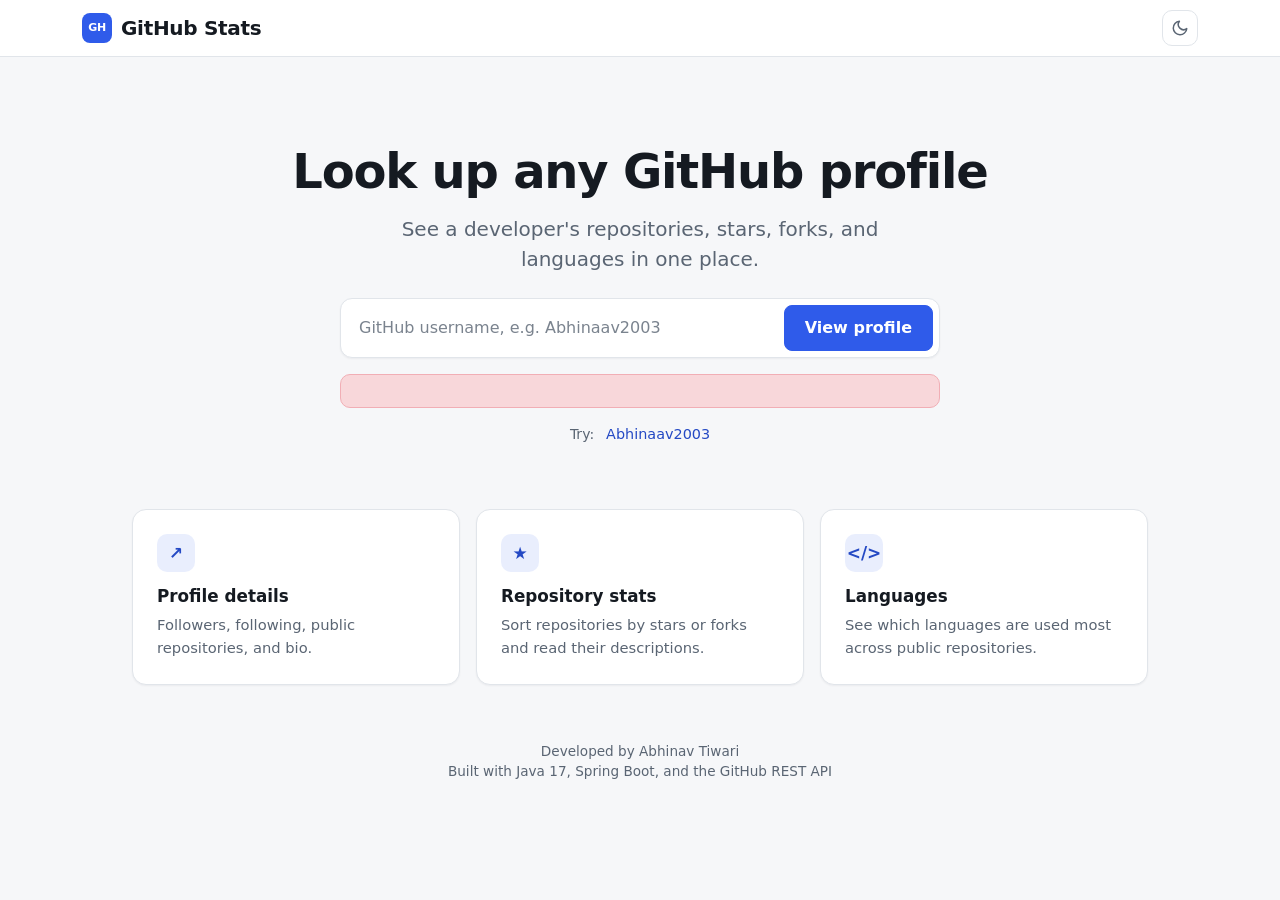
==== src/main/resources/templates/index.html @ 08a5ca4d "Aaa" ====
<!DOCTYPE html>
<html lang="en" data-bs-theme="light" xmlns:th="http://www.thymeleaf.org">
<head>
    <meta charset="UTF-8">
    <meta name="viewport" content="width=device-width, initial-scale=1">
    <meta name="description" content="Look up any public GitHub profile and see its repositories, stars, forks, and languages.">
    <title>GitHub Stats Viewer</title>
    <link href="https://cdn.jsdelivr.net/npm/bootstrap@5.3.3/dist/css/bootstrap.min.css" rel="stylesheet">

    <!-- Applies the saved/system theme before first paint (no flash) -->
    <script>
        (function () {
            var root = document.documentElement;
            var media = window.matchMedia ? window.matchMedia('(prefers-color-scheme: dark)') : null;
            function stored() { try { return localStorage.getItem('theme'); } catch (e) { return null; } }
            function apply(t) {
                root.setAttribute('data-bs-theme', t);
                var b = document.getElementById('themeToggle');
                if (b) {
                    var l = t === 'dark' ? 'Switch to light theme' : 'Switch to dark theme';
                    b.setAttribute('aria-label', l);
                    b.setAttribute('title', l);
                }
            }
            apply(stored() || (media && media.matches ? 'dark' : 'light'));
            document.addEventListener('DOMContentLoaded', function () {
                apply(root.getAttribute('data-bs-theme'));
                var b = document.getElementById('themeToggle');
                if (!b) return;
                b.addEventListener('click', function () {
                    var next = root.getAttribute('data-bs-theme') === 'dark' ? 'light' : 'dark';
                    try { localStorage.setItem('theme', next); } catch (e) {}
                    apply(next);
                });
            });
            if (media && media.addEventListener) {
                media.addEventListener('change', function (e) { if (!stored()) apply(e.matches ? 'dark' : 'light'); });
            }
        })();
    </script>

    <style>
        :root, [data-bs-theme="light"] {
            color-scheme: light;
            --bg: #f6f7f9; --panel: #ffffff; --panel-2: #f0f2f5; --border: #e1e5ea;
            --text: #151a21; --muted: #5a6573;
            --accent: #2f5bea; --accent-hover: #2449c4; --accent-text: #2449c4; --accent-contrast: #ffffff;
            --accent-soft: rgba(47, 91, 234, .1);
            --shadow: 0 1px 2px rgba(16, 24, 40, .05);
        }
        [data-bs-theme="dark"] {
            color-scheme: dark;
            --bg: #0f1318; --panel: #171c23; --panel-2: #1e242d; --border: #2a313b;
            --text: #e8ecf1; --muted: #9aa4b2;
            --accent: #6f8fff; --accent-hover: #8aa4ff; --accent-text: #9db3ff; --accent-contrast: #0b1020;
            --accent-soft: rgba(111, 143, 255, .14);
            --shadow: none;
        }

        * { box-sizing: border-box; }
        body {
            background: var(--bg); color: var(--text);
            font-family: Inter, ui-sans-serif, system-ui, -apple-system, "Segoe UI", sans-serif;
            -webkit-font-smoothing: antialiased;
            transition: background-color .15s ease, color .15s ease;
        }
        .app-bg { min-height: 100vh; background: var(--bg); }
        .text-secondary { color: var(--muted) !important; }
        a:focus-visible, button:focus-visible, .form-control:focus-visible {
            outline: 2px solid var(--accent); outline-offset: 2px;
        }

        /* Navbar */
        .navbar { background: var(--panel); border-bottom: 1px solid var(--border); }
        .navbar-brand { color: var(--text) !important; letter-spacing: -.3px; display: inline-flex; align-items: center; }
        .brand-mark {
            display: inline-grid; place-items: center; width: 30px; height: 30px; margin-right: 9px;
            border-radius: 8px; background: var(--accent); color: var(--accent-contrast);
            font-size: 11px; font-weight: 700;
        }
        .theme-toggle {
            display: inline-grid; place-items: center; width: 36px; height: 36px; padding: 0;
            background: transparent; color: var(--muted);
            border: 1px solid var(--border); border-radius: 10px; cursor: pointer;
            transition: color .15s ease, background-color .15s ease;
        }
        .theme-toggle:hover { color: var(--text); background: var(--panel-2); }
        .theme-toggle svg { width: 18px; height: 18px; }
        [data-bs-theme="dark"] .icon-moon, [data-bs-theme="light"] .icon-sun { display: none; }

        /* Hero */
        .hero-wrap { max-width: 1040px; }
        .hero-panel { padding: 88px 0 64px; }
        .hero-title { font-weight: 700; letter-spacing: -1.2px; line-height: 1.1; }
        .hero-copy { max-width: 560px; color: var(--muted); }

        .search-form {
            display: flex; align-items: center; gap: 8px; max-width: 600px; padding: 6px;
            background: var(--panel); border: 1px solid var(--border); border-radius: 12px;
            box-shadow: var(--shadow); transition: border-color .15s ease, box-shadow .15s ease;
        }
        .search-form:focus-within { border-color: var(--accent); box-shadow: 0 0 0 3px var(--accent-soft); }
        .search-input {
            flex: 1; min-width: 0; padding: 10px 12px; font-size: 1rem;
            background: transparent !important; color: var(--text) !important;
            border: 0 !important; box-shadow: none !important;
        }
        .search-input::placeholder { color: var(--muted); opacity: .8; }

        .btn-primary {
            --bs-btn-bg: var(--accent); --bs-btn-border-color: var(--accent); --bs-btn-color: var(--accent-contrast);
            --bs-btn-hover-bg: var(--accent-hover); --bs-btn-hover-border-color: var(--accent-hover); --bs-btn-hover-color: var(--accent-contrast);
            --bs-btn-active-bg: var(--accent-hover); --bs-btn-active-border-color: var(--accent-hover); --bs-btn-active-color: var(--accent-contrast);
            font-weight: 600;
        }
        .search-button { flex-shrink: 0; border-radius: 8px; padding: 10px 20px; }
        .error-alert { max-width: 600px; text-align: left; border-radius: 10px; }

        .example-row { display: flex; justify-content: center; align-items: center; gap: 12px; }
        .example-link { color: var(--accent-text); font-size: .9rem; text-decoration: none; }
        .example-link:hover { text-decoration: underline; }

        /* Features */
        .feature-row { padding-bottom: 8px; }
        .feature-card {
            padding: 24px; background: var(--panel); border: 1px solid var(--border);
            border-radius: 14px; box-shadow: var(--shadow);
        }
        .feature-card h2 { font-size: 1.05rem; font-weight: 600; margin: 14px 0 6px; }
        .feature-card p { font-size: .92rem; line-height: 1.6; color: var(--muted); }
        .feature-icon {
            width: 38px; height: 38px; display: grid; place-items: center; border-radius: 10px;
            font-size: 17px; font-weight: 700; color: var(--accent-text); background: var(--accent-soft);
        }

        .site-footer { color: var(--muted); font-size: .85rem; }

        @media (max-width: 576px) {
            .hero-panel { padding: 56px 0 44px; }
            .hero-title { font-size: 2.1rem; }
            .search-form { flex-direction: column; align-items: stretch; }
            .search-input { padding: 12px; }
            .search-button { width: 100%; }
        }
        @media (prefers-reduced-motion: reduce) { * { transition: none !important; } }
    </style>
</head>
<body class="app-bg">
<nav class="navbar">
    <div class="container">
        <a class="navbar-brand fw-bold" th:href="@{/}"><span class="brand-mark">GH</span>GitHub Stats</a>

        <button type="button" id="themeToggle" class="theme-toggle" aria-label="Switch theme" title="Switch theme">
            <svg class="icon-sun" viewBox="0 0 24 24" fill="none" stroke="currentColor" stroke-width="2" stroke-linecap="round" stroke-linejoin="round" aria-hidden="true">
                <circle cx="12" cy="12" r="4"/>
                <path d="M12 2v2M12 20v2M4.93 4.93l1.41 1.41M17.66 17.66l1.41 1.41M2 12h2M20 12h2M4.93 19.07l1.41-1.41M17.66 6.34l1.41-1.41"/>
            </svg>
            <svg class="icon-moon" viewBox="0 0 24 24" fill="none" stroke="currentColor" stroke-width="2" stroke-linecap="round" stroke-linejoin="round" aria-hidden="true">
                <path d="M21 12.8A9 9 0 1 1 11.2 3a7 7 0 0 0 9.8 9.8z"/>
            </svg>
        </button>
    </div>
</nav>

<main class="container hero-wrap">
    <section class="hero-panel text-center">
        <h1 class="display-5 hero-title mb-3">Look up any GitHub profile</h1>
        <p class="lead hero-copy mx-auto mb-4">
            See a developer's repositories, stars, forks, and languages in one place.
        </p>

        <form class="search-form mx-auto" th:action="@{/profile}" method="get">
            <input class="form-control search-input" type="text" name="username"
                   placeholder="GitHub username, e.g. Abhinaav2003"
                   th:value="${searchedUsername}" required maxlength="39" autocomplete="off"
                   aria-label="GitHub username">
            <button class="btn btn-primary search-button" type="submit">View profile</button>
        </form>

        <div class="alert alert-danger error-alert mx-auto mt-3" role="alert" th:if="${error}" th:text="${error}"></div>

        <div class="example-row mt-3">
            <span class="text-secondary small">Try:</span>
            <a th:href="@{/profile(username='Abhinaav2003')}" class="example-link">Abhinaav2003</a>
        </div>
    </section>

    <section class="row g-3 feature-row">
        <div class="col-md-4">
            <article class="feature-card h-100">
                <div class="feature-icon" aria-hidden="true">↗</div>
                <h2>Profile details</h2>
                <p class="mb-0">Followers, following, public repositories, and bio.</p>
            </article>
        </div>
        <div class="col-md-4">
            <article class="feature-card h-100">
                <div class="feature-icon" aria-hidden="true">★</div>
                <h2>Repository stats</h2>
                <p class="mb-0">Sort repositories by stars or forks and read their descriptions.</p>
            </article>
        </div>
        <div class="col-md-4">
            <article class="feature-card h-100">
                <div class="feature-icon" aria-hidden="true">&lt;/&gt;</div>
                <h2>Languages</h2>
                <p class="mb-0">See which languages are used most across public repositories.</p>
            </article>
        </div>
    </section>

    <footer class="site-footer text-center py-5">
        <div>Developed by Abhinav Tiwari</div>
        <div>Built with Java 17, Spring Boot, and the GitHub REST API</div>
    </footer>
</main>
</body>
</html>
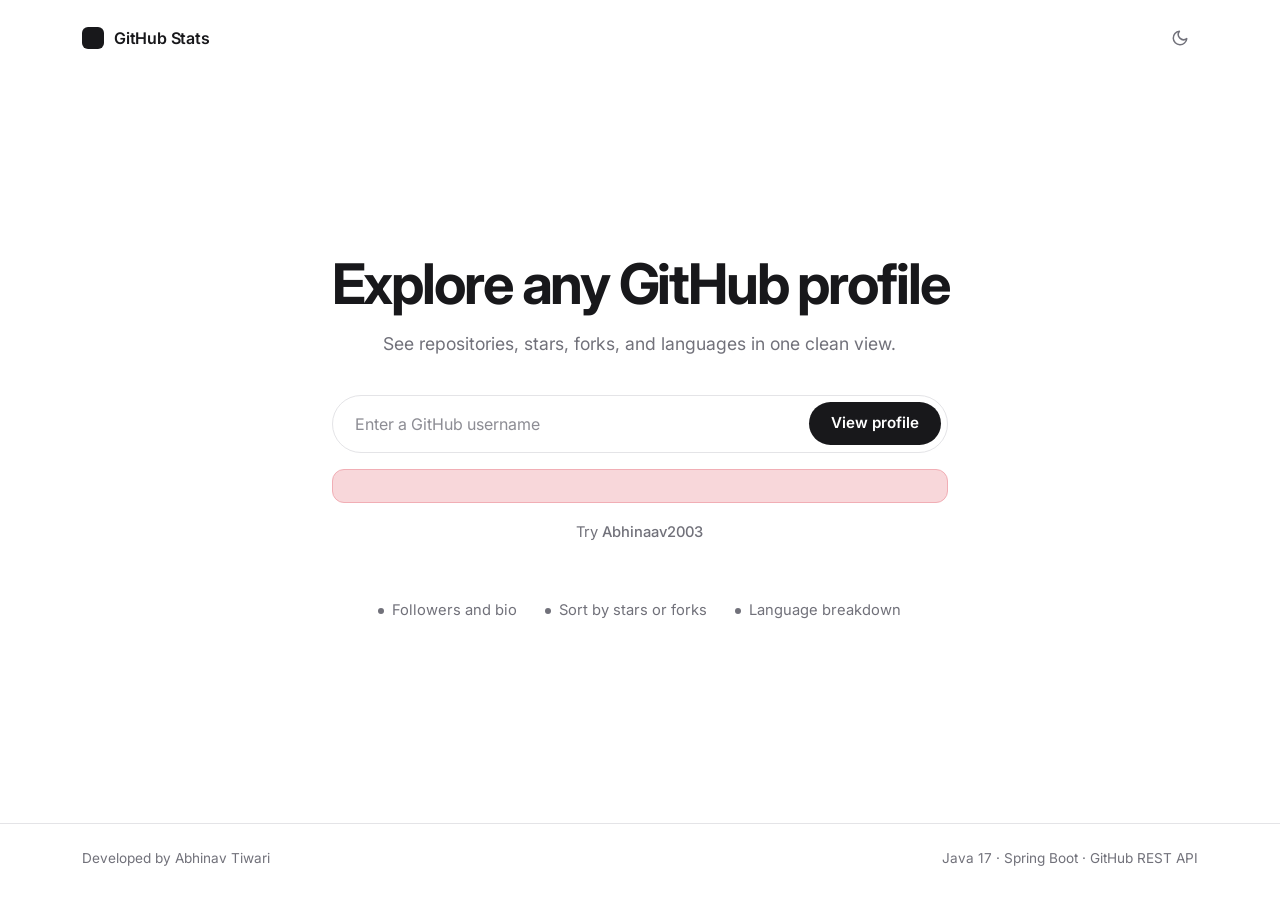
==== commit 4abfa8ee: "A" ====
--- a/src/main/resources/templates/index.html
+++ b/src/main/resources/templates/index.html
@@ -5,6 +5,10 @@
     <meta name="viewport" content="width=device-width, initial-scale=1">
     <meta name="description" content="Look up any public GitHub profile and see its repositories, stars, forks, and languages.">
     <title>GitHub Stats Viewer</title>
+    <link rel="icon" type="image/x-icon" th:href="@{/assets/favicon.ico}" href="assets/favicon.ico">
+    <link rel="preconnect" href="https://fonts.googleapis.com">
+    <link rel="preconnect" href="https://fonts.gstatic.com" crossorigin>
+    <link href="https://fonts.googleapis.com/css2?family=Inter:wght@400;500;600;700&display=swap" rel="stylesheet">
     <link href="https://cdn.jsdelivr.net/npm/bootstrap@5.3.3/dist/css/bootstrap.min.css" rel="stylesheet">
 
     <!-- Applies the saved/system theme before first paint (no flash) -->
@@ -42,19 +46,17 @@
     <style>
         :root, [data-bs-theme="light"] {
             color-scheme: light;
-            --bg: #f6f7f9; --panel: #ffffff; --panel-2: #f0f2f5; --border: #e1e5ea;
-            --text: #151a21; --muted: #5a6573;
-            --accent: #2f5bea; --accent-hover: #2449c4; --accent-text: #2449c4; --accent-contrast: #ffffff;
-            --accent-soft: rgba(47, 91, 234, .1);
-            --shadow: 0 1px 2px rgba(16, 24, 40, .05);
+            --bg: #ffffff; --panel: #ffffff; --hover: #f4f4f5; --border: #e4e4e7;
+            --text: #18181b; --muted: #71717a;
+            --accent: #18181b; --accent-hover: #3f3f46; --accent-contrast: #ffffff;
+            --ring: rgba(24, 24, 27, .12);
         }
         [data-bs-theme="dark"] {
             color-scheme: dark;
-            --bg: #0f1318; --panel: #171c23; --panel-2: #1e242d; --border: #2a313b;
-            --text: #e8ecf1; --muted: #9aa4b2;
-            --accent: #6f8fff; --accent-hover: #8aa4ff; --accent-text: #9db3ff; --accent-contrast: #0b1020;
-            --accent-soft: rgba(111, 143, 255, .14);
-            --shadow: none;
+            --bg: #09090b; --panel: #111113; --hover: #1c1c1f; --border: #27272a;
+            --text: #fafafa; --muted: #a1a1aa;
+            --accent: #fafafa; --accent-hover: #d4d4d8; --accent-contrast: #09090b;
+            --ring: rgba(250, 250, 250, .14);
         }
 
         * { box-sizing: border-box; }
@@ -62,93 +64,74 @@
             background: var(--bg); color: var(--text);
             font-family: Inter, ui-sans-serif, system-ui, -apple-system, "Segoe UI", sans-serif;
             -webkit-font-smoothing: antialiased;
+            min-height: 100vh; display: flex; flex-direction: column;
             transition: background-color .15s ease, color .15s ease;
         }
-        .app-bg { min-height: 100vh; background: var(--bg); }
         .text-secondary { color: var(--muted) !important; }
-        a:focus-visible, button:focus-visible, .form-control:focus-visible {
-            outline: 2px solid var(--accent); outline-offset: 2px;
-        }
+        a:focus-visible, button:focus-visible { outline: 2px solid var(--text); outline-offset: 2px; }
 
-        /* Navbar */
-        .navbar { background: var(--panel); border-bottom: 1px solid var(--border); }
-        .navbar-brand { color: var(--text) !important; letter-spacing: -.3px; display: inline-flex; align-items: center; }
-        .brand-mark {
-            display: inline-grid; place-items: center; width: 30px; height: 30px; margin-right: 9px;
-            border-radius: 8px; background: var(--accent); color: var(--accent-contrast);
-            font-size: 11px; font-weight: 700;
-        }
+        /* Nav */
+        .nav-bar { padding: 20px 0; }
+        .brand { color: var(--text); font-weight: 600; letter-spacing: -.2px; text-decoration: none; display: inline-flex; align-items: center; gap: 10px; }
+        .brand-mark { width: 22px; height: 22px; border-radius: 6px; background: var(--accent); }
         .theme-toggle {
             display: inline-grid; place-items: center; width: 36px; height: 36px; padding: 0;
-            background: transparent; color: var(--muted);
-            border: 1px solid var(--border); border-radius: 10px; cursor: pointer;
+            background: transparent; color: var(--muted); border: 0; border-radius: 8px; cursor: pointer;
             transition: color .15s ease, background-color .15s ease;
         }
-        .theme-toggle:hover { color: var(--text); background: var(--panel-2); }
+        .theme-toggle:hover { color: var(--text); background: var(--hover); }
         .theme-toggle svg { width: 18px; height: 18px; }
         [data-bs-theme="dark"] .icon-moon, [data-bs-theme="light"] .icon-sun { display: none; }
 
         /* Hero */
-        .hero-wrap { max-width: 1040px; }
-        .hero-panel { padding: 88px 0 64px; }
-        .hero-title { font-weight: 700; letter-spacing: -1.2px; line-height: 1.1; }
-        .hero-copy { max-width: 560px; color: var(--muted); }
+        main { flex: 1; display: flex; flex-direction: column; justify-content: center; }
+        .hero { max-width: 640px; margin: 0 auto; padding: 72px 0 96px; text-align: center; }
+        .hero-title { font-size: clamp(2.2rem, 6vw, 3.5rem); font-weight: 700; letter-spacing: -.04em; line-height: 1.08; margin-bottom: 16px; }
+        .hero-copy { color: var(--muted); font-size: 1.1rem; line-height: 1.6; margin-bottom: 36px; }
 
         .search-form {
-            display: flex; align-items: center; gap: 8px; max-width: 600px; padding: 6px;
-            background: var(--panel); border: 1px solid var(--border); border-radius: 12px;
-            box-shadow: var(--shadow); transition: border-color .15s ease, box-shadow .15s ease;
+            display: flex; align-items: center; gap: 8px; padding: 6px 6px 6px 18px;
+            background: var(--panel); border: 1px solid var(--border); border-radius: 999px;
+            transition: border-color .15s ease, box-shadow .15s ease;
         }
-        .search-form:focus-within { border-color: var(--accent); box-shadow: 0 0 0 3px var(--accent-soft); }
+        .search-form:focus-within { border-color: var(--muted); box-shadow: 0 0 0 4px var(--ring); }
         .search-input {
-            flex: 1; min-width: 0; padding: 10px 12px; font-size: 1rem;
+            flex: 1; min-width: 0; padding: 10px 4px; font-size: 1rem;
             background: transparent !important; color: var(--text) !important;
             border: 0 !important; box-shadow: none !important;
         }
         .search-input::placeholder { color: var(--muted); opacity: .8; }
+        .search-button {
+            flex-shrink: 0; padding: 10px 22px; border: 0; border-radius: 999px; cursor: pointer;
+            background: var(--accent); color: var(--accent-contrast); font-weight: 600; font-size: .95rem;
+            transition: background-color .15s ease;
+        }
+        .search-button:hover { background: var(--accent-hover); }
 
-        .btn-primary {
-            --bs-btn-bg: var(--accent); --bs-btn-border-color: var(--accent); --bs-btn-color: var(--accent-contrast);
-            --bs-btn-hover-bg: var(--accent-hover); --bs-btn-hover-border-color: var(--accent-hover); --bs-btn-hover-color: var(--accent-contrast);
-            --bs-btn-active-bg: var(--accent-hover); --bs-btn-active-border-color: var(--accent-hover); --bs-btn-active-color: var(--accent-contrast);
-            font-weight: 600;
-        }
-        .search-button { flex-shrink: 0; border-radius: 8px; padding: 10px 20px; }
-        .error-alert { max-width: 600px; text-align: left; border-radius: 10px; }
-
-        .example-row { display: flex; justify-content: center; align-items: center; gap: 12px; }
-        .example-link { color: var(--accent-text); font-size: .9rem; text-decoration: none; }
-        .example-link:hover { text-decoration: underline; }
+        .error-alert { border-radius: 12px; text-align: left; }
+        .example { margin-top: 18px; font-size: .92rem; color: var(--muted); }
+        .example a { color: var(--text); font-weight: 500; text-decoration: underline; text-underline-offset: 3px; text-decoration-color: var(--border); }
+        .example a:hover { text-decoration-color: var(--text); }
 
         /* Features */
-        .feature-row { padding-bottom: 8px; }
-        .feature-card {
-            padding: 24px; background: var(--panel); border: 1px solid var(--border);
-            border-radius: 14px; box-shadow: var(--shadow);
-        }
-        .feature-card h2 { font-size: 1.05rem; font-weight: 600; margin: 14px 0 6px; }
-        .feature-card p { font-size: .92rem; line-height: 1.6; color: var(--muted); }
-        .feature-icon {
-            width: 38px; height: 38px; display: grid; place-items: center; border-radius: 10px;
-            font-size: 17px; font-weight: 700; color: var(--accent-text); background: var(--accent-soft);
-        }
+        .features { display: flex; flex-wrap: wrap; justify-content: center; gap: 10px 28px; margin-top: 56px; color: var(--muted); font-size: .92rem; }
+        .features span::before { content: ""; display: inline-block; width: 6px; height: 6px; border-radius: 50%; background: var(--muted); margin-right: 8px; vertical-align: middle; }
 
-        .site-footer { color: var(--muted); font-size: .85rem; }
+        .site-footer { padding: 24px 0 32px; border-top: 1px solid var(--border); color: var(--muted); font-size: .85rem; }
 
         @media (max-width: 576px) {
-            .hero-panel { padding: 56px 0 44px; }
-            .hero-title { font-size: 2.1rem; }
-            .search-form { flex-direction: column; align-items: stretch; }
-            .search-input { padding: 12px; }
-            .search-button { width: 100%; }
+            .hero { padding: 40px 0 64px; }
+            .search-form { flex-wrap: wrap; border-radius: 16px; padding: 6px; }
+            .search-input { flex-basis: 100%; padding: 12px; }
+            .search-button { width: 100%; border-radius: 10px; }
         }
         @media (prefers-reduced-motion: reduce) { * { transition: none !important; } }
     </style>
 </head>
-<body class="app-bg">
-<nav class="navbar">
-    <div class="container">
-        <a class="navbar-brand fw-bold" th:href="@{/}"><span class="brand-mark">GH</span>GitHub Stats</a>
+<body>
+<nav class="nav-bar">
+    <div class="container d-flex justify-content-between align-items-center">
+        <a class="brand" th:href="@{/}"><span class="brand-mark"></span>GitHub Stats</a>
 
         <button type="button" id="themeToggle" class="theme-toggle" aria-label="Switch theme" title="Switch theme">
             <svg class="icon-sun" viewBox="0 0 24 24" fill="none" stroke="currentColor" stroke-width="2" stroke-linecap="round" stroke-linejoin="round" aria-hidden="true">
@@ -162,57 +145,36 @@
     </div>
 </nav>
 
-<main class="container hero-wrap">
-    <section class="hero-panel text-center">
-        <h1 class="display-5 hero-title mb-3">Look up any GitHub profile</h1>
-        <p class="lead hero-copy mx-auto mb-4">
-            See a developer's repositories, stars, forks, and languages in one place.
-        </p>
+<main class="container">
+    <section class="hero">
+        <h1 class="hero-title">Explore any GitHub profile</h1>
+        <p class="hero-copy">See repositories, stars, forks, and languages in one clean view.</p>
 
-        <form class="search-form mx-auto" th:action="@{/profile}" method="get">
+        <form class="search-form" th:action="@{/profile}" method="get">
             <input class="form-control search-input" type="text" name="username"
-                   placeholder="GitHub username, e.g. Abhinaav2003"
+                   placeholder="Enter a GitHub username"
                    th:value="${searchedUsername}" required maxlength="39" autocomplete="off"
                    aria-label="GitHub username">
-            <button class="btn btn-primary search-button" type="submit">View profile</button>
+            <button class="search-button" type="submit">View profile</button>
         </form>
 
-        <div class="alert alert-danger error-alert mx-auto mt-3" role="alert" th:if="${error}" th:text="${error}"></div>
+        <div class="alert alert-danger error-alert mt-3" role="alert" th:if="${error}" th:text="${error}"></div>
 
-        <div class="example-row mt-3">
-            <span class="text-secondary small">Try:</span>
-            <a th:href="@{/profile(username='Abhinaav2003')}" class="example-link">Abhinaav2003</a>
+        <div class="example">Try <a th:href="@{/profile(username='Abhinaav2003')}">Abhinaav2003</a></div>
+
+        <div class="features">
+            <span>Followers and bio</span>
+            <span>Sort by stars or forks</span>
+            <span>Language breakdown</span>
         </div>
     </section>
+</main>
 
-    <section class="row g-3 feature-row">
-        <div class="col-md-4">
-            <article class="feature-card h-100">
-                <div class="feature-icon" aria-hidden="true">↗</div>
-                <h2>Profile details</h2>
-                <p class="mb-0">Followers, following, public repositories, and bio.</p>
-            </article>
-        </div>
-        <div class="col-md-4">
-            <article class="feature-card h-100">
-                <div class="feature-icon" aria-hidden="true">★</div>
-                <h2>Repository stats</h2>
-                <p class="mb-0">Sort repositories by stars or forks and read their descriptions.</p>
-            </article>
-        </div>
-        <div class="col-md-4">
-            <article class="feature-card h-100">
-                <div class="feature-icon" aria-hidden="true">&lt;/&gt;</div>
-                <h2>Languages</h2>
-                <p class="mb-0">See which languages are used most across public repositories.</p>
-            </article>
-        </div>
-    </section>
-
-    <footer class="site-footer text-center py-5">
-        <div>Developed by Abhinav Tiwari</div>
-        <div>Built with Java 17, Spring Boot, and the GitHub REST API</div>
-    </footer>
-</main>
+<footer class="site-footer">
+    <div class="container d-flex flex-wrap justify-content-between gap-2">
+        <span>Developed by Abhinav Tiwari</span>
+        <span>Java 17 · Spring Boot · GitHub REST API</span>
+    </div>
+</footer>
 </body>
 </html>
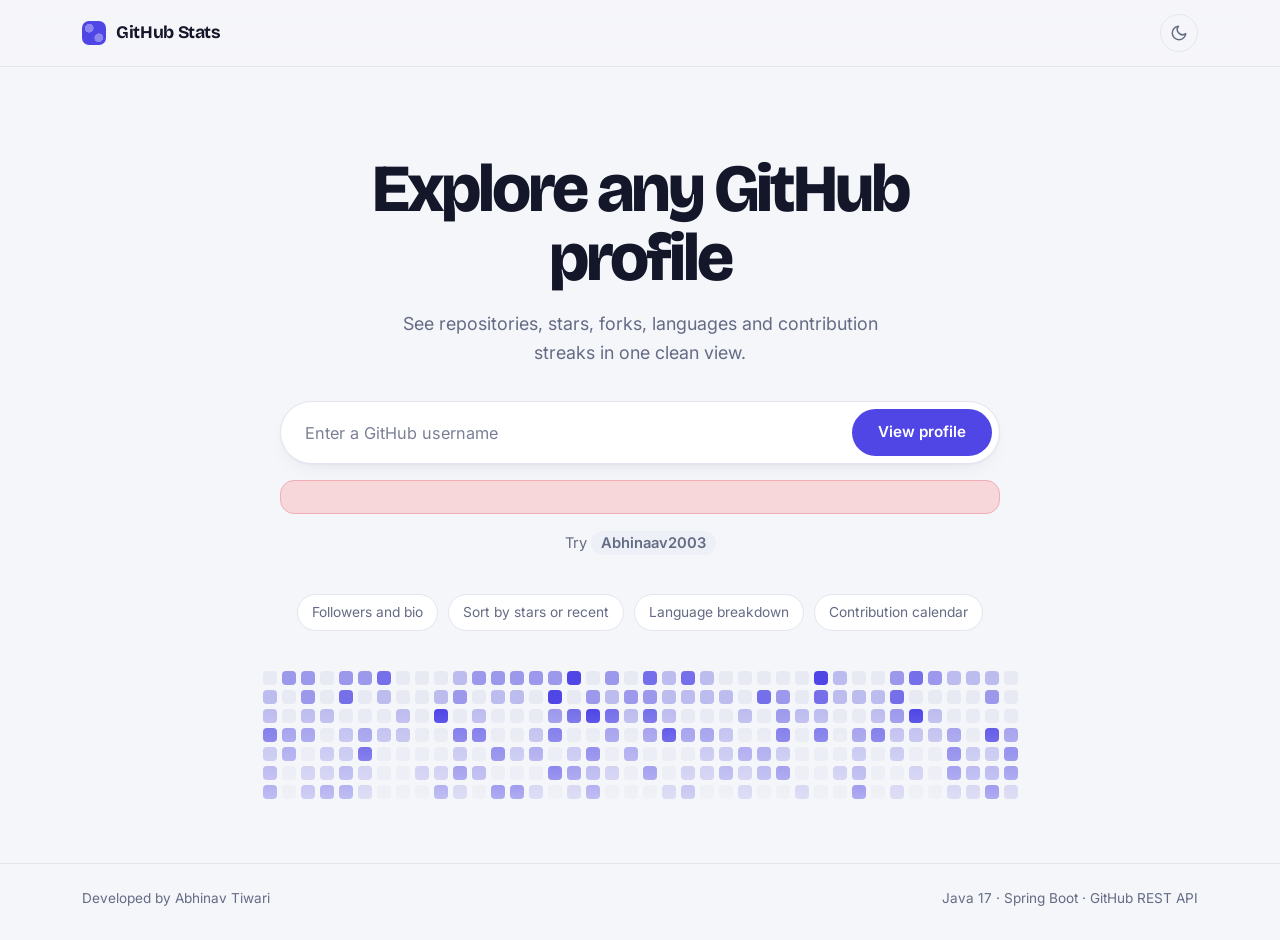
==== commit eedcf8d9: "UI CHANGES" ====
--- a/src/main/resources/templates/index.html
+++ b/src/main/resources/templates/index.html
@@ -8,166 +8,244 @@
     <link rel="icon" type="image/x-icon" th:href="@{/assets/favicon.ico}" href="assets/favicon.ico">
     <link rel="preconnect" href="https://fonts.googleapis.com">
     <link rel="preconnect" href="https://fonts.gstatic.com" crossorigin>
-    <link href="https://fonts.googleapis.com/css2?family=Inter:wght@400;500;600;700&display=swap" rel="stylesheet">
+    <link href="https://fonts.googleapis.com/css2?family=Bricolage+Grotesque:opsz,wght@12..96,600;12..96,700;12..96,800&family=Inter:wght@400;500;600;700&display=swap" rel="stylesheet">
     <link href="https://cdn.jsdelivr.net/npm/bootstrap@5.3.3/dist/css/bootstrap.min.css" rel="stylesheet">
-
-    <!-- Applies the saved/system theme before first paint (no flash) -->
     <script>
-        (function () {
-            var root = document.documentElement;
-            var media = window.matchMedia ? window.matchMedia('(prefers-color-scheme: dark)') : null;
-            function stored() { try { return localStorage.getItem('theme'); } catch (e) { return null; } }
-            function apply(t) {
-                root.setAttribute('data-bs-theme', t);
-                var b = document.getElementById('themeToggle');
-                if (b) {
-                    var l = t === 'dark' ? 'Switch to light theme' : 'Switch to dark theme';
-                    b.setAttribute('aria-label', l);
-                    b.setAttribute('title', l);
-                }
-            }
-            apply(stored() || (media && media.matches ? 'dark' : 'light'));
-            document.addEventListener('DOMContentLoaded', function () {
-                apply(root.getAttribute('data-bs-theme'));
-                var b = document.getElementById('themeToggle');
-                if (!b) return;
-                b.addEventListener('click', function () {
-                    var next = root.getAttribute('data-bs-theme') === 'dark' ? 'light' : 'dark';
-                    try { localStorage.setItem('theme', next); } catch (e) {}
-                    apply(next);
-                });
-            });
-            if (media && media.addEventListener) {
-                media.addEventListener('change', function (e) { if (!stored()) apply(e.matches ? 'dark' : 'light'); });
-            }
-        })();
+/* Theme: set before first paint (load this script in <head>, synchronously). */
+(function () {
+  var root = document.documentElement;
+  var media = window.matchMedia ? window.matchMedia('(prefers-color-scheme: dark)') : null;
+  function stored() { try { return localStorage.getItem('theme'); } catch (e) { return null; } }
+  function apply(t) {
+    root.setAttribute('data-bs-theme', t);
+    var b = document.getElementById('themeToggle');
+    if (b) {
+      var l = t === 'dark' ? 'Switch to light theme' : 'Switch to dark theme';
+      b.setAttribute('aria-label', l); b.setAttribute('title', l);
+    }
+  }
+  apply(stored() || (media && media.matches ? 'dark' : 'light'));
+
+  document.addEventListener('DOMContentLoaded', function () {
+    apply(root.getAttribute('data-bs-theme'));
+    var b = document.getElementById('themeToggle');
+    if (b) b.addEventListener('click', function () {
+      var next = root.getAttribute('data-bs-theme') === 'dark' ? 'light' : 'dark';
+      try { localStorage.setItem('theme', next); } catch (e) {}
+      apply(next);
+    });
+
+    /* Decorative contribution-style grid on the home page */
+    var g = document.getElementById('heroGrid');
+    if (g) {
+      var html = '';
+      for (var i = 0; i < 7 * 40; i++) {
+        var r = Math.random(), lv = r < .38 ? 0 : r < .62 ? 1 : r < .82 ? 2 : r < .94 ? 3 : 4;
+        html += '<span class="contribution-day" data-level="' + lv + '"></span>';
+      }
+      g.innerHTML = html;
+    }
+  });
+  if (media && media.addEventListener) {
+    media.addEventListener('change', function (e) { if (!stored()) apply(e.matches ? 'dark' : 'light'); });
+  }
+})();
     </script>
 
     <style>
-        :root, [data-bs-theme="light"] {
-            color-scheme: light;
-            --bg: #ffffff; --panel: #ffffff; --hover: #f4f4f5; --border: #e4e4e7;
-            --text: #18181b; --muted: #71717a;
-            --accent: #18181b; --accent-hover: #3f3f46; --accent-contrast: #ffffff;
-            --ring: rgba(24, 24, 27, .12);
-        }
-        [data-bs-theme="dark"] {
-            color-scheme: dark;
-            --bg: #09090b; --panel: #111113; --hover: #1c1c1f; --border: #27272a;
-            --text: #fafafa; --muted: #a1a1aa;
-            --accent: #fafafa; --accent-hover: #d4d4d8; --accent-contrast: #09090b;
-            --ring: rgba(250, 250, 250, .14);
-        }
-
-        * { box-sizing: border-box; }
-        body {
-            background: var(--bg); color: var(--text);
-            font-family: Inter, ui-sans-serif, system-ui, -apple-system, "Segoe UI", sans-serif;
-            -webkit-font-smoothing: antialiased;
-            min-height: 100vh; display: flex; flex-direction: column;
-            transition: background-color .15s ease, color .15s ease;
-        }
-        .text-secondary { color: var(--muted) !important; }
-        a:focus-visible, button:focus-visible { outline: 2px solid var(--text); outline-offset: 2px; }
-
-        /* Nav */
-        .nav-bar { padding: 20px 0; }
-        .brand { color: var(--text); font-weight: 600; letter-spacing: -.2px; text-decoration: none; display: inline-flex; align-items: center; gap: 10px; }
-        .brand-mark { width: 22px; height: 22px; border-radius: 6px; background: var(--accent); }
-        .theme-toggle {
-            display: inline-grid; place-items: center; width: 36px; height: 36px; padding: 0;
-            background: transparent; color: var(--muted); border: 0; border-radius: 8px; cursor: pointer;
-            transition: color .15s ease, background-color .15s ease;
-        }
-        .theme-toggle:hover { color: var(--text); background: var(--hover); }
-        .theme-toggle svg { width: 18px; height: 18px; }
-        [data-bs-theme="dark"] .icon-moon, [data-bs-theme="light"] .icon-sun { display: none; }
-
-        /* Hero */
-        main { flex: 1; display: flex; flex-direction: column; justify-content: center; }
-        .hero { max-width: 640px; margin: 0 auto; padding: 72px 0 96px; text-align: center; }
-        .hero-title { font-size: clamp(2.2rem, 6vw, 3.5rem); font-weight: 700; letter-spacing: -.04em; line-height: 1.08; margin-bottom: 16px; }
-        .hero-copy { color: var(--muted); font-size: 1.1rem; line-height: 1.6; margin-bottom: 36px; }
-
-        .search-form {
-            display: flex; align-items: center; gap: 8px; padding: 6px 6px 6px 18px;
-            background: var(--panel); border: 1px solid var(--border); border-radius: 999px;
-            transition: border-color .15s ease, box-shadow .15s ease;
-        }
-        .search-form:focus-within { border-color: var(--muted); box-shadow: 0 0 0 4px var(--ring); }
-        .search-input {
-            flex: 1; min-width: 0; padding: 10px 4px; font-size: 1rem;
-            background: transparent !important; color: var(--text) !important;
-            border: 0 !important; box-shadow: none !important;
-        }
-        .search-input::placeholder { color: var(--muted); opacity: .8; }
-        .search-button {
-            flex-shrink: 0; padding: 10px 22px; border: 0; border-radius: 999px; cursor: pointer;
-            background: var(--accent); color: var(--accent-contrast); font-weight: 600; font-size: .95rem;
-            transition: background-color .15s ease;
-        }
-        .search-button:hover { background: var(--accent-hover); }
-
-        .error-alert { border-radius: 12px; text-align: left; }
-        .example { margin-top: 18px; font-size: .92rem; color: var(--muted); }
-        .example a { color: var(--text); font-weight: 500; text-decoration: underline; text-underline-offset: 3px; text-decoration-color: var(--border); }
-        .example a:hover { text-decoration-color: var(--text); }
-
-        /* Features */
-        .features { display: flex; flex-wrap: wrap; justify-content: center; gap: 10px 28px; margin-top: 56px; color: var(--muted); font-size: .92rem; }
-        .features span::before { content: ""; display: inline-block; width: 6px; height: 6px; border-radius: 50%; background: var(--muted); margin-right: 8px; vertical-align: middle; }
-
-        .site-footer { padding: 24px 0 32px; border-top: 1px solid var(--border); color: var(--muted); font-size: .85rem; }
-
-        @media (max-width: 576px) {
-            .hero { padding: 40px 0 64px; }
-            .search-form { flex-wrap: wrap; border-radius: 16px; padding: 6px; }
-            .search-input { flex-basis: 100%; padding: 12px; }
-            .search-button { width: 100%; border-radius: 10px; }
-        }
-        @media (prefers-reduced-motion: reduce) { * { transition: none !important; } }
+:root, [data-bs-theme="light"] {
+  color-scheme: light;
+  --bg:#f5f6fa; --panel:#ffffff; --soft:#eef0f7; --border:#e2e5ee;
+  --text:#14172a; --muted:#646b84;
+  --accent:#4f46e5; --accent-hover:#4338ca; --accent-contrast:#ffffff;
+  --ring:rgba(79,70,229,.2); --cell:#e8eaf3;
+  --shadow:0 1px 2px rgba(20,23,42,.04), 0 8px 24px -12px rgba(20,23,42,.12);
+}
+[data-bs-theme="dark"] {
+  color-scheme: dark;
+  --bg:#0a0c16; --panel:#12152a; --soft:#1a1e37; --border:#252a4c;
+  --text:#f0f1fa; --muted:#9aa1c0;
+  --accent:#8b8dff; --accent-hover:#a6a8ff; --accent-contrast:#0a0c16;
+  --ring:rgba(139,141,255,.25); --cell:#1b2038;
+  --shadow:0 1px 2px rgba(0,0,0,.3), 0 12px 32px -16px rgba(0,0,0,.6);
+}
+
+*{box-sizing:border-box}
+body{
+  background:var(--bg); color:var(--text);
+  font-family:Inter,ui-sans-serif,system-ui,-apple-system,"Segoe UI",sans-serif;
+  -webkit-font-smoothing:antialiased; min-height:100vh; display:flex; flex-direction:column;
+  transition:background-color .2s ease,color .2s ease;
+}
+main{flex:1}
+h1,h2,h3,.brand,.stat-number{font-family:"Bricolage Grotesque",Inter,system-ui,sans-serif}
+a{color:var(--accent)}
+.text-secondary{color:var(--muted)!important}
+a:focus-visible,button:focus-visible,select:focus-visible,input:focus-visible{outline:2px solid var(--accent);outline-offset:2px}
+
+/* Nav */
+.nav-bar{position:sticky;top:0;z-index:20;padding:14px 0;
+  background:color-mix(in srgb,var(--bg) 80%,transparent);
+  backdrop-filter:blur(14px);-webkit-backdrop-filter:blur(14px);border-bottom:1px solid var(--border)}
+.brand{color:var(--text);font-weight:700;font-size:1.1rem;letter-spacing:-.02em;text-decoration:none;display:inline-flex;align-items:center;gap:10px}
+.brand:hover{color:var(--text)}
+.brand-mark{width:24px;height:24px;border-radius:7px;background:var(--accent);
+  background-image:radial-gradient(circle at 30% 30%,rgba(255,255,255,.35) 0 18%,transparent 19%),
+  radial-gradient(circle at 70% 70%,rgba(255,255,255,.35) 0 18%,transparent 19%)}
+.theme-toggle{display:inline-grid;place-items:center;width:38px;height:38px;padding:0;background:transparent;color:var(--muted);
+  border:1px solid var(--border);border-radius:999px;cursor:pointer;transition:color .15s,background-color .15s}
+.theme-toggle:hover{color:var(--text);background:var(--soft)}
+.theme-toggle svg{width:18px;height:18px}
+[data-bs-theme="dark"] .icon-moon,[data-bs-theme="light"] .icon-sun{display:none}
+.btn-ghost{display:inline-flex;align-items:center;height:38px;padding:0 16px;color:var(--text);text-decoration:none;
+  border:1px solid var(--border);border-radius:999px;font-size:.875rem;font-weight:500;background:var(--panel)}
+.btn-ghost:hover{background:var(--soft);color:var(--text)}
+.btn-solid{display:block;text-align:center;padding:11px 18px;border-radius:12px;text-decoration:none;
+  background:var(--accent);color:var(--accent-contrast);font-weight:600;font-size:.92rem;transition:background-color .15s}
+.btn-solid:hover{background:var(--accent-hover);color:var(--accent-contrast)}
+
+/* Home */
+.hero{max-width:720px;margin:0 auto;padding:88px 0 40px;text-align:center}
+.hero-title{font-size:clamp(2.4rem,7vw,4.2rem);font-weight:800;letter-spacing:-.045em;line-height:1.02;margin-bottom:18px}
+.hero-copy{color:var(--muted);font-size:1.12rem;line-height:1.6;margin:0 auto 34px;max-width:46ch}
+.search-form{display:flex;align-items:center;gap:8px;padding:7px 7px 7px 20px;background:var(--panel);
+  border:1px solid var(--border);border-radius:999px;box-shadow:var(--shadow);transition:border-color .15s,box-shadow .15s}
+.search-form:focus-within{border-color:var(--accent);box-shadow:0 0 0 5px var(--ring)}
+.search-input{flex:1;min-width:0;padding:11px 4px;font-size:1.02rem;background:transparent!important;color:var(--text)!important;border:0!important;box-shadow:none!important}
+.search-input::placeholder{color:var(--muted);opacity:.85}
+.search-button{flex-shrink:0;padding:12px 26px;border:0;border-radius:999px;cursor:pointer;background:var(--accent);
+  color:var(--accent-contrast);font-weight:600;font-size:.95rem;transition:background-color .15s,transform .1s}
+.search-button:hover{background:var(--accent-hover)}
+.search-button:active{transform:scale(.97)}
+.error-alert{border-radius:14px;text-align:left}
+.example{margin-top:18px;font-size:.92rem;color:var(--muted)}
+.example a{font-weight:600;text-decoration:none;background:var(--soft);padding:3px 10px;border-radius:999px;color:var(--text)}
+.example a:hover{background:var(--ring)}
+.features{display:flex;flex-wrap:wrap;justify-content:center;gap:10px;margin-top:40px}
+.features span{background:var(--panel);border:1px solid var(--border);border-radius:999px;padding:7px 14px;font-size:.86rem;color:var(--muted)}
+.hero-grid-wrap{overflow:hidden;padding-bottom:64px;
+  -webkit-mask-image:linear-gradient(to bottom,#000 20%,transparent);mask-image:linear-gradient(to bottom,#000 20%,transparent)}
+#heroGrid{display:grid;grid-auto-flow:column;grid-template-rows:repeat(7,14px);grid-auto-columns:14px;gap:5px;width:max-content;margin:0 auto}
+#heroGrid .contribution-day{width:14px;height:14px;border-radius:4px}
+
+/* Profile header */
+.profile-head{margin:32px 0 24px;padding:28px;background:var(--panel);border:1px solid var(--border);border-radius:22px;box-shadow:var(--shadow)}
+.avatar{width:104px;height:104px;border-radius:28px;border:3px solid var(--panel);box-shadow:0 0 0 2px var(--accent);object-fit:cover;background:var(--soft)}
+.profile-name{font-size:clamp(1.8rem,4vw,2.5rem);font-weight:800;letter-spacing:-.04em;margin:0}
+.profile-handle{color:var(--muted);text-decoration:none;font-weight:500}
+.profile-handle:hover{color:var(--accent)}
+.profile-bio{max-width:62ch;line-height:1.6;margin:12px 0}
+.profile-meta{font-size:.86rem}
+.profile-meta>*{background:var(--soft);color:var(--text);padding:5px 12px;border-radius:999px;text-decoration:none}
+.profile-meta a:hover{background:var(--ring)}
+
+/* Stats */
+.stats,.contribution-stats{display:grid;grid-template-columns:repeat(4,minmax(0,1fr));gap:14px}
+.stats{margin-bottom:40px}
+.stat,.contribution-stat,.contribution-calendar-card,.side-panel{background:var(--panel);border:1px solid var(--border);border-radius:18px}
+.stat,.contribution-stat{padding:20px 22px;min-width:0}
+.stat-label{display:block;color:var(--muted);font-size:.84rem;font-weight:500}
+.stat-number{display:block;font-size:clamp(1.7rem,3vw,2.25rem);font-weight:700;letter-spacing:-.04em;margin-top:6px;line-height:1.1}
+.stat-note{display:block;color:var(--muted);font-size:.78rem;margin-top:2px;overflow-wrap:anywhere}
+
+/* Sections */
+.section-title{font-size:1.25rem;font-weight:700;letter-spacing:-.03em;margin:0 0 4px}
+.section-sub{color:var(--muted);font-size:.88rem;margin:0}
+.contribution-section{margin:0 0 44px}
+.contribution-heading,.calendar-heading{display:flex;justify-content:space-between;align-items:center;flex-wrap:wrap;gap:12px}
+.calendar-heading h3{font-size:1rem;font-weight:600;margin:0}
+.contribution-badge{color:var(--muted);background:var(--soft);border-radius:999px;padding:6px 12px;font-size:.78rem}
+.contribution-stats{margin-top:18px}
+.contribution-calendar-card{padding:22px;margin-top:14px}
+.contribution-calendar-scroll{overflow-x:auto;margin-top:20px;padding:2px 2px 8px}
+.contribution-calendar-grid{display:grid;grid-auto-flow:column;grid-template-rows:repeat(7,12px);grid-auto-columns:12px;gap:4px;width:max-content}
+.contribution-day,.contribution-legend-cell{display:block;width:12px;height:12px;border-radius:3px;background:var(--cell)}
+.contribution-day[data-level="1"],.contribution-legend-cell.level-1{background:color-mix(in srgb,var(--accent) 28%,var(--cell))}
+.contribution-day[data-level="2"],.contribution-legend-cell.level-2{background:color-mix(in srgb,var(--accent) 50%,var(--cell))}
+.contribution-day[data-level="3"],.contribution-legend-cell.level-3{background:color-mix(in srgb,var(--accent) 75%,var(--cell))}
+.contribution-day[data-level="4"],.contribution-legend-cell.level-4{background:var(--accent)}
+.contribution-legend{display:flex;justify-content:flex-end;align-items:center;gap:5px;color:var(--muted);font-size:.75rem;margin-top:10px}
+.contribution-empty{color:var(--muted);font-size:.9rem;padding:20px 0 4px}
+
+/* Repos */
+.sort-form .form-select{min-width:170px;border-radius:999px;font-size:.85rem;background-color:var(--panel);color:var(--text);border-color:var(--border)}
+.sort-form .form-select:focus{border-color:var(--accent);box-shadow:0 0 0 4px var(--ring)}
+.repo-list{display:grid;gap:12px;margin-top:20px}
+.repo-card{padding:20px 22px;background:var(--panel);border:1px solid var(--border);border-radius:18px;transition:border-color .15s,box-shadow .15s}
+.repo-card:hover{border-color:var(--accent);box-shadow:var(--shadow)}
+.repo-link{color:var(--text);text-decoration:none;font-weight:600;font-size:1.02rem;overflow-wrap:anywhere}
+.repo-link:hover{color:var(--accent)}
+.repo-description{color:var(--muted);font-size:.9rem;line-height:1.55;margin:6px 0 14px}
+.repo-meta{color:var(--muted);font-size:.84rem}
+.repo-open{flex-shrink:0;display:grid;place-items:center;width:34px;height:34px;border-radius:50%;color:var(--muted);text-decoration:none;background:var(--soft)}
+.repo-open:hover{color:var(--accent-contrast);background:var(--accent)}
+.min-w-0{min-width:0}
+.language-dot{display:inline-block;width:9px;height:9px;border-radius:50%;background:var(--accent);margin-right:7px}
+.fork-tag{background:var(--soft);border-radius:999px;padding:1px 9px;font-size:.75rem}
+
+/* Sidebar */
+.side-panel{padding:24px}
+.language-row{margin-top:16px;font-size:.88rem}
+.language-progress{height:6px;background:var(--soft);border-radius:99px}
+.language-progress .progress-bar{background:var(--accent);border-radius:99px}
+.detail-row{display:flex;justify-content:space-between;padding:12px 0;border-bottom:1px solid var(--border);font-size:.9rem}
+.detail-row:last-of-type{border-bottom:0;margin-bottom:10px}
+.empty-state{padding:40px 10px;text-align:center;color:var(--muted);background:var(--panel);border:1px dashed var(--border);border-radius:18px}
+
+.site-footer{padding:24px 0 32px;border-top:1px solid var(--border);color:var(--muted);font-size:.85rem}
+
+@media (max-width:767px){
+  .stats,.contribution-stats{grid-template-columns:repeat(2,minmax(0,1fr))}
+  .profile-head{padding:22px}
+  .contribution-calendar-card{padding:16px}
+}
+@media (max-width:576px){
+  .hero{padding:48px 0 28px}
+  .search-form{flex-wrap:wrap;border-radius:20px;padding:7px}
+  .search-input{flex-basis:100%;padding:12px}
+  .search-button{width:100%;border-radius:14px}
+}
+@media (prefers-reduced-motion:reduce){*{transition:none!important}}
     </style>
 </head>
 <body>
 <nav class="nav-bar">
     <div class="container d-flex justify-content-between align-items-center">
         <a class="brand" th:href="@{/}"><span class="brand-mark"></span>GitHub Stats</a>
-
         <button type="button" id="themeToggle" class="theme-toggle" aria-label="Switch theme" title="Switch theme">
-            <svg class="icon-sun" viewBox="0 0 24 24" fill="none" stroke="currentColor" stroke-width="2" stroke-linecap="round" stroke-linejoin="round" aria-hidden="true">
-                <circle cx="12" cy="12" r="4"/>
-                <path d="M12 2v2M12 20v2M4.93 4.93l1.41 1.41M17.66 17.66l1.41 1.41M2 12h2M20 12h2M4.93 19.07l1.41-1.41M17.66 6.34l1.41-1.41"/>
-            </svg>
-            <svg class="icon-moon" viewBox="0 0 24 24" fill="none" stroke="currentColor" stroke-width="2" stroke-linecap="round" stroke-linejoin="round" aria-hidden="true">
-                <path d="M21 12.8A9 9 0 1 1 11.2 3a7 7 0 0 0 9.8 9.8z"/>
-            </svg>
-        </button>
+                <svg class="icon-sun" viewBox="0 0 24 24" fill="none" stroke="currentColor" stroke-width="2" stroke-linecap="round" stroke-linejoin="round" aria-hidden="true"><circle cx="12" cy="12" r="4"/><path d="M12 2v2M12 20v2M4.93 4.93l1.41 1.41M17.66 17.66l1.41 1.41M2 12h2M20 12h2M4.93 19.07l1.41-1.41M17.66 6.34l1.41-1.41"/></svg>
+                <svg class="icon-moon" viewBox="0 0 24 24" fill="none" stroke="currentColor" stroke-width="2" stroke-linecap="round" stroke-linejoin="round" aria-hidden="true"><path d="M21 12.8A9 9 0 1 1 11.2 3a7 7 0 0 0 9.8 9.8z"/></svg>
+            </button>
     </div>
 </nav>
 
-<main class="container">
-    <section class="hero">
-        <h1 class="hero-title">Explore any GitHub profile</h1>
-        <p class="hero-copy">See repositories, stars, forks, and languages in one clean view.</p>
-
-        <form class="search-form" th:action="@{/profile}" method="get">
-            <input class="form-control search-input" type="text" name="username"
-                   placeholder="Enter a GitHub username"
-                   th:value="${searchedUsername}" required maxlength="39" autocomplete="off"
-                   aria-label="GitHub username">
-            <button class="search-button" type="submit">View profile</button>
-        </form>
-
-        <div class="alert alert-danger error-alert mt-3" role="alert" th:if="${error}" th:text="${error}"></div>
-
-        <div class="example">Try <a th:href="@{/profile(username='Abhinaav2003')}">Abhinaav2003</a></div>
-
-        <div class="features">
-            <span>Followers and bio</span>
-            <span>Sort by stars or forks</span>
-            <span>Language breakdown</span>
-        </div>
-    </section>
+<main>
+    <div class="container">
+        <section class="hero">
+            <h1 class="hero-title">Explore any GitHub profile</h1>
+            <p class="hero-copy">See repositories, stars, forks, languages and contribution streaks in one clean view.</p>
+
+            <form class="search-form" th:action="@{/profile}" method="get">
+                <input class="form-control search-input" type="text" name="username"
+                       placeholder="Enter a GitHub username"
+                       th:value="${searchedUsername}" required maxlength="39" autocomplete="off"
+                       aria-label="GitHub username">
+                <button class="search-button" type="submit">View profile</button>
+            </form>
+
+            <div class="alert alert-danger error-alert mt-3" role="alert" th:if="${error}" th:text="${error}"></div>
+
+            <div class="example">Try <a th:href="@{/profile(username='Abhinaav2003')}">Abhinaav2003</a></div>
+
+            <div class="features">
+                <span>Followers and bio</span>
+                <span>Sort by stars or recent</span>
+                <span>Language breakdown</span>
+                <span>Contribution calendar</span>
+            </div>
+        </section>
+    </div>
+    <div class="hero-grid-wrap" aria-hidden="true"><div id="heroGrid"></div></div>
 </main>
 
 <footer class="site-footer">
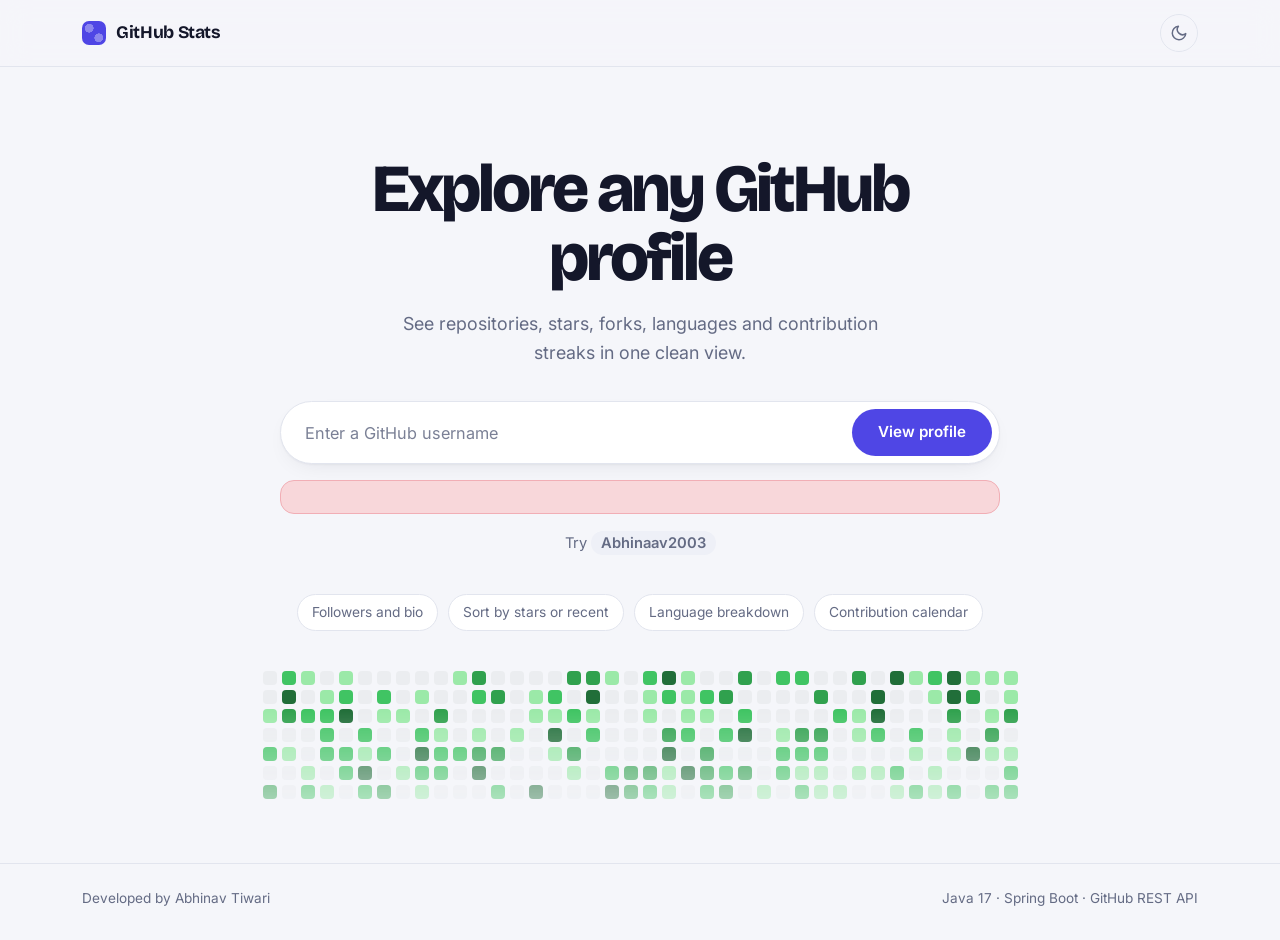
==== commit 51290f0e: "COLOUR CHANGE" ====
--- a/src/main/resources/templates/index.html
+++ b/src/main/resources/templates/index.html
@@ -58,7 +58,8 @@
   --bg:#f5f6fa; --panel:#ffffff; --soft:#eef0f7; --border:#e2e5ee;
   --text:#14172a; --muted:#646b84;
   --accent:#4f46e5; --accent-hover:#4338ca; --accent-contrast:#ffffff;
-  --ring:rgba(79,70,229,.2); --cell:#e8eaf3;
+  --ring:rgba(79,70,229,.2); --cell:#ebedf0;
+  --lv1:#9be9a8; --lv2:#40c463; --lv3:#30a14e; --lv4:#216e39;
   --shadow:0 1px 2px rgba(20,23,42,.04), 0 8px 24px -12px rgba(20,23,42,.12);
 }
 [data-bs-theme="dark"] {
@@ -66,7 +67,8 @@
   --bg:#0a0c16; --panel:#12152a; --soft:#1a1e37; --border:#252a4c;
   --text:#f0f1fa; --muted:#9aa1c0;
   --accent:#8b8dff; --accent-hover:#a6a8ff; --accent-contrast:#0a0c16;
-  --ring:rgba(139,141,255,.25); --cell:#1b2038;
+  --ring:rgba(139,141,255,.25); --cell:#161b22;
+  --lv1:#0e4429; --lv2:#006d32; --lv3:#26a641; --lv4:#39d353;
   --shadow:0 1px 2px rgba(0,0,0,.3), 0 12px 32px -16px rgba(0,0,0,.6);
 }
 
@@ -160,10 +162,10 @@
 .contribution-calendar-scroll{overflow-x:auto;margin-top:20px;padding:2px 2px 8px}
 .contribution-calendar-grid{display:grid;grid-auto-flow:column;grid-template-rows:repeat(7,12px);grid-auto-columns:12px;gap:4px;width:max-content}
 .contribution-day,.contribution-legend-cell{display:block;width:12px;height:12px;border-radius:3px;background:var(--cell)}
-.contribution-day[data-level="1"],.contribution-legend-cell.level-1{background:color-mix(in srgb,var(--accent) 28%,var(--cell))}
-.contribution-day[data-level="2"],.contribution-legend-cell.level-2{background:color-mix(in srgb,var(--accent) 50%,var(--cell))}
-.contribution-day[data-level="3"],.contribution-legend-cell.level-3{background:color-mix(in srgb,var(--accent) 75%,var(--cell))}
-.contribution-day[data-level="4"],.contribution-legend-cell.level-4{background:var(--accent)}
+.contribution-day[data-level="1"],.contribution-legend-cell.level-1{background:var(--lv1)}
+.contribution-day[data-level="2"],.contribution-legend-cell.level-2{background:var(--lv2)}
+.contribution-day[data-level="3"],.contribution-legend-cell.level-3{background:var(--lv3)}
+.contribution-day[data-level="4"],.contribution-legend-cell.level-4{background:var(--lv4)}
 .contribution-legend{display:flex;justify-content:flex-end;align-items:center;gap:5px;color:var(--muted);font-size:.75rem;margin-top:10px}
 .contribution-empty{color:var(--muted);font-size:.9rem;padding:20px 0 4px}
 
